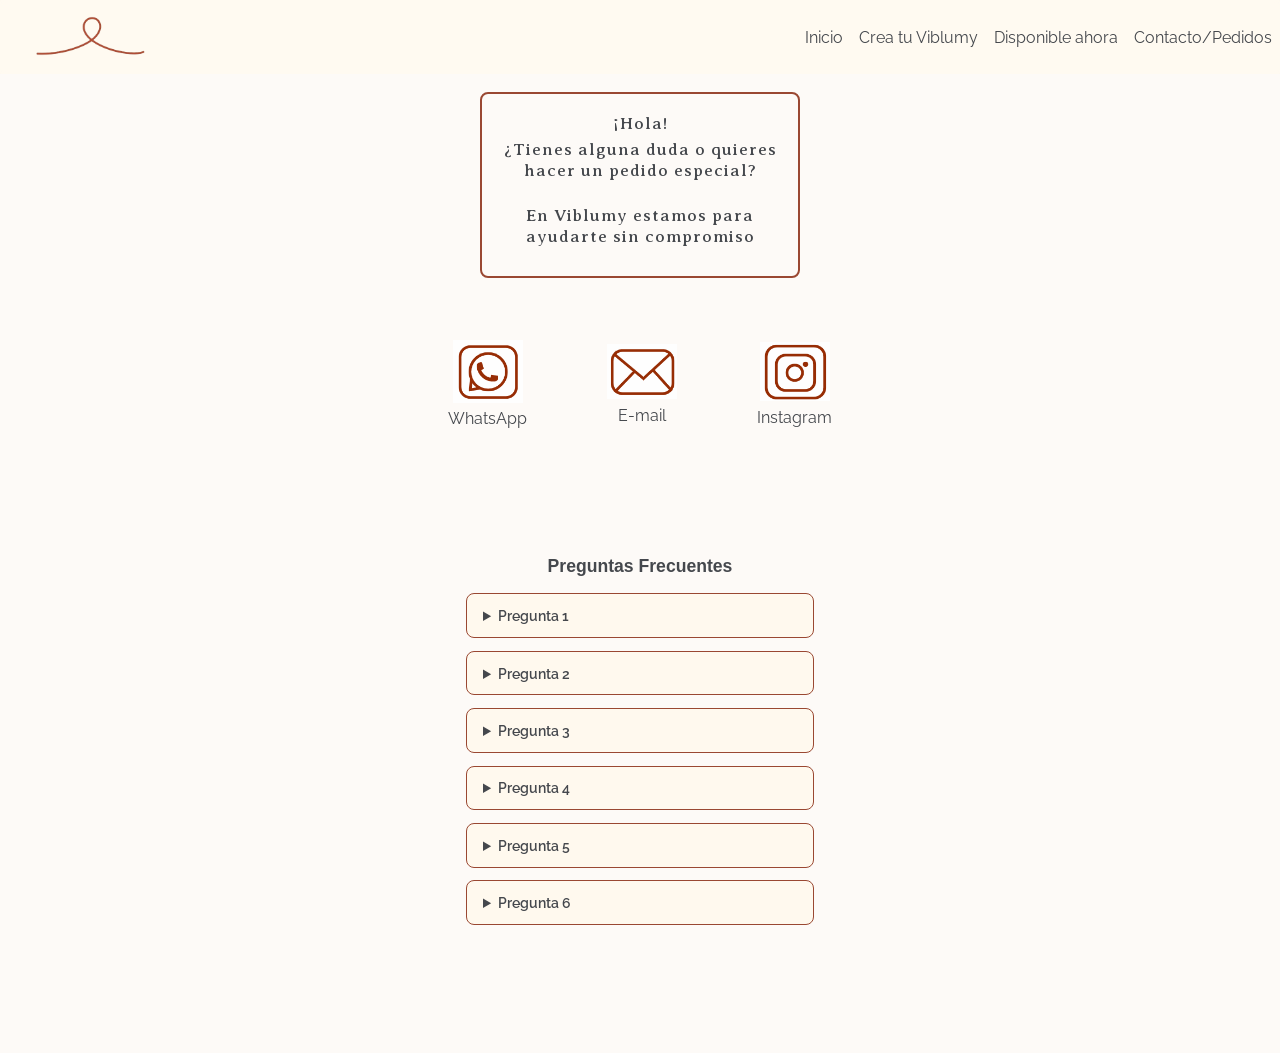
==== v_contact.html @ ad6a2ee5 "Add files via upload" ====
<!DOCTYPE html>
<html lang="en">

<head>
    <meta charset="UTF-8">
    <meta name="viewport" content="width=device-width, initial-scale=1.0">
    <title>Viblumy</title>
    <link rel="icon" href="images/viblumy_icon.ico">
    <link rel="stylesheet" href="https://cdn.jsdelivr.net/npm/bootstrap-icons@1.13.1/font/bootstrap-icons.min.css">
    <link rel="stylesheet" href="styles.css">
</head>

<body>
    <header>
        <img class="logo" src="./images/viblumy_icon.png" alt="Logo">
        <button id="abrir" class="abrir-menu"><i class="bi bi-list"></i></button>
        <nav class="nav" id="nav">
            <button class="cerrar-menu" id="cerrar"><i class="bi bi-x-circle"></i></button>
            <ul class="nav-list">
                <li><a href="index.html">Inicio</a></li>
                <li><a href="v_creaViblumy.html">Crea tu Viblumy</a></li>
                <li><a href="v_disponib.html">Disponible ahora</a></li>
                <li><a href="v_contact.html">Contacto/Pedidos</a></li>
            </ul>
        </nav>
    </header>
    <script src="script.js"></script>

    <section class="contact">
        <div class="caja-mensaje">
            <p class="txtc txt-contacto1">¡Hola!</p>
            <p class="txtc txt-contacto">¿Tienes alguna duda o quieres hacer un pedido especial?</p>
            <br>
            <p class="txtc txt-contacto">En Viblumy estamos para ayudarte sin compromiso</p>
        </div>
        <div class="contenedor-btns-contacto">
            <a href="https://web.whatsapp.com/" target="_blank" class="btn-contacto">
                <img src="images/whatsapp_icon.png" alt="WhatsApp Icono">
                <span class="url-contacto">WhatsApp</span>
            </a>
            <a href="https://web.whatsapp.com/" target="_blank" class="btn-contacto">
                <img src="images/email_icon.png" alt="Email Icono">
                <span class="url-contacto">E-mail</span>
            </a>
            <a href="https://web.whatsapp.com/" target="_blank" class="btn-contacto">
                <img src="images/instagram_icon.png" alt="Instagram Icono">
                <span class="url-contacto">Instagram</span>
            </a>
        </div>
    </section>

    <section class="seccion-faq">
        <h3>Preguntas Frecuentes</h3>
        <details class="faq-item">
            <summary>Pregunta 1</summary>
            <p>Respuesta 1</p>
        </details>
        <details class="faq-item">
            <summary>Pregunta 2</summary>
            <p>Respuesta 2</p>
        </details>
        <details class="faq-item">
            <summary>Pregunta 3</summary>
            <p>Respuesta 3</p>
        </details>
        <details class="faq-item">
            <summary>Pregunta 4</summary>
            <p>Respuesta 4</p>
        </details>
        <details class="faq-item">
            <summary>Pregunta 5</summary>
            <p>Respuesta 5</p>
        </details>
        <details class="faq-item">
            <summary>Pregunta 6</summary>
            <p>Respuesta 6</p>
        </details>
    </section>

</body>

</html>
---- styles.css ----
/*Elementos determinados 
Color Terracota: #9a4832
Color Beige: #fff9ee
Color Grafito: #45484d
*/

/*Tipografias*/
@font-face {
  font-family: 'Raleway';
  src: url(fonts/Raleway-Regular.ttf) format(truetype);
  font-weight: 400;
  font-style: normal;
}

@font-face {
  font-family: 'Raleway';
  src: url(fonts/Raleway-SemiBold.ttf) format(truetype);
  font-weight: 800;
  font-style: normal;
}

@font-face {
  font-family: 'Moonjelly';
  src: url(fonts/Moonjelly-Light.otf) format(truetype);
  font-weight: 400;
  font-style: normal;
}

@font-face {
  font-family: 'Moonjelly';
  src: url(fonts/Moonjelly-Bold.otf) format(truetype);
  font-weight: 700;
  font-style: normal;
}

@font-face {
  font-family: 'Alice', sans-serif;
  src: url(fonts/Arvo-Regular.ttf) format(truetype);
  font-weight: 400;
  font-style: normal;
}

@font-face {
  font-family: 'Yeseva', sans-serif;
  src: url(fonts/YesevaOne-Regular.ttf) format(truetype);
  font-weight: 400;
  font-style: normal;
}

@font-face {
  font-family: 'Mango', sans-serif;
  src: url(fonts/MangoCamise-Regular-BF6a6d9352645de.ttf) format(truetype);
  font-weight: 400;
  font-style: normal;
}

@font-face {
  font-family: 'Averia';
  src: url(fonts/AveriaSerifLibre-Regular.ttf) format(truetype);
  font-weight: 400;
  font-style: normal;
}

/* RESET Y REGLAS DE DESPLAZAMIENTO GENERAL */
* {
  margin: 0;
  padding: 0;
  box-sizing: border-box;
  font-family: 'Raleway', sans-serif;
  font-weight: 400;
}

html,
body {
  width: 100%;
  min-height: 100vh;
  overflow-x: hidden;
  /* Evita desplazamiento horizontal no deseado */
  overflow-y: auto;
  /* Asegura que el scroll vertical funcione siempre */
  background-color: #fdfaf7;
  color: #45484d;
  scroll-behavior: smooth;

}

body {
  margin: 0;
  padding-top: 60px;
  /* Evita que el header tape el inicio de la página */
}

/* HEADER */
header {
  display: flex;
  align-items: center;
  justify-content: space-between;
  padding: 0.5rem;

  /* 1. CAMBIO CLAVE: Cambiado a RGBA para darle 70% de opacidad (0.7) */
  background-color: rgba(255, 249, 238, 0.7);

  position: fixed;
  top: 0;
  left: 0;
  right: 0;
  width: 100%;
  z-index: 1000;

  backdrop-filter: blur(2.5px);
  -webkit-backdrop-filter: blur(2.5px);
}

.logo {
  max-width: 10rem;
}

.nav-list {
  list-style-type: none;
  display: flex;
  gap: 1rem;
}

.nav-list li a {
  text-decoration: none;
  color: #45484d;
}

.abrir-menu,
.cerrar-menu {
  display: none;
}

/* INICIO */
.hero-content {
  position: relative;
  width: 100%;
  /* 1. Definimos una altura responsiva para que siempre tenga espacio */
  min-height: 70vh;
  /* Ocupa el 70% de la altura de la pantalla del usuario */
  display: flex;
  justify-content: center;
  align-items: center;
  text-align: center;
  overflow: hidden;
  padding: 1rem;
}

.img-inicio {
  position: absolute;
  margin-top: 10px;
  top: 0;
  left: 0;
  width: 100%;
  height: 100%;
  /* Cubre todo el contenedor sin deformarse */
  object-fit: cover;
  object-position: center;
  z-index: 1;
  /* Fondo */
  background-image: linear-gradient(rgba(0, 0, 0, 0.4), rgba(0, 0, 0, 0.4)), url(images/HeroInicio.webp);
  background-position: center center;
  background-size: cover;
  background-repeat: no-repeat;
  min-height: 80vh;

}

.texto-hero {
  display: flex;
  flex-direction: column;
  justify-content: center;
  align-items: center;
  text-align: center;
  position: relative;
  z-index: 2;
  /* Asegura que el texto quede SIEMPRE sobre la imagen */
  max-width: 90%;
  /* Evita que el texto toque los bordes en celulares */
  padding: 10px 20px;
}

.logo-hero {
  max-width: 300px;
  height: auto;
  margin-bottom: 0;
  margin-top: -10px;
}

.viblumy-hero {
  font-family: 'Moonjelly';
  font-weight: 400;
  font-size: 50px;
  color: #9a4832;
  letter-spacing: 5px;
  margin-top: -15px;
  line-height: 1;
  margin-bottom: 20px;
  text-shadow: 1px 0 0 currentColor, -1px 0 0 currentColor;
}

.txt-inicio {
  font-family: 'Averia';
  font-weight: lighter;
  font-size: 20px;
  color: #45484d;
  letter-spacing: 1px;
  margin-bottom: 10px;
}

.boton-crear {
  background-color: #fff9ee;
  border: 2px solid #9a4832;
  border-radius: 15px;
  cursor: pointer;
  padding: 10px 20px;
  transition: background-color 0.3s ease, transform 0.3s ease;
}

.boton-crea {
  text-decoration: none;
  color: #45484d;
  font-family: 'Raleway', sans-serif;
  font-size: 17px;
  font-weight: bold;
}

.boton-crear:hover {
  background-color: #f5aa95;
  transform: scale(1.1);
}

.introduccion-viblumy {
  background-color: #ffffff;
  padding: 60px 20px; /* Espacio entrea arriba y abajo */
  text-align: center; /* Centra todo el texto */
}

.contenedor-texto {
   max-width: 700px;
   margin: 0 auto;
}

.filosofia {
  font-family: 'Raleway', sans-serif;
  font-size: 1.2rem;
  line-height: 1.6;
  color: #45484d;
}

.filosofia strong {
  font-weight: 800 !important;
}

.resalte {
  font-family: 'Gill Sans', sans-serif;
  font-size: 1.3rem;
  font-weight: bold;
  color: #9a4832;
  margin: 10px 0;
}

.accion {
  font-family: 'Raleway', sans-serif;
  font-size: 1.1rem;
  line-height: 1.6;
  color: #5a5a5a;
}

.lanzamiento-viblumy {
  background-color: #fff6ee;
  padding: 50px 20px; /* Espacio entrea arriba y abajo */
  text-align: center; /* Centra todo el texto */
}

.cont-lanzamiento-texto {
  max-width: 600px;
  margin: 0 auto;
  
  line-height: 1.6rem;
  color: #45484d;
}

.lanzamiento-viblumy h2 {
  font-family: 'Averia';
  color: #9a4832;
  font-weight: bold;
  margin-bottom: 15px;
  font-size: 1.5rem;
}

.lanzamiento-viblumy p {
  font-family: 'Raleway';
  font-size: 1.1rem;
  line-height: 1.5;
  color: #45484d;
}

.despedida {
  font-family: 'Raleway';
  margin-top: 15px;
  font-weight: bold;
}

.lema {
  font-family: 'Raleway';
  margin-top: 25px;
  font-style: italic;
  color: #8a8a8a;
  letter-spacing: 1px;
}

.lema strong {
  font-family: 'Moonjelly';
  font-weight: 800 !important;
  font-size: bold;
}



/* CREA TU VIBLUMY - INICIO */
.catalogo-crear {
  display: flex;
  flex-wrap: wrap;
  gap: 0.8rem;
  margin-top: 0.8rem;
}

.contenedor-crear {
  margin-top: 20px;
}

.title-cat {
  text-align: center;
  position: relative;
  flex-direction: column;
  padding: 0.5rem;
  margin-top: 10px;
  margin-bottom: 20px;
  font-family: 'Mango';
  font-weight: bold;
  font-size: 40px;
  color: #45484d;
  letter-spacing: 4px;
}

.subt-cat {
  text-align: left;
  position: relative;
  flex-direction: column;
  padding: 3rem;
  margin-top: -40px;
  font-family: 'Yeseva';
  font-weight: bold;
  font-size: 25px;
  color: #45484d;
  letter-spacing: 3px;
}

.btn {
  text-align: center;
  margin-top: -30px;
  margin-bottom: 50px;
  display: inline-flex;
  align-items: center;
  justify-content: center;
  min-width: 380px;
  height: 100px;
  background-color: #fff9ee;
  border: 2px solid #9a4832;
  border-radius: 15px;
  cursor: pointer;
  padding: 10px 20px;
  transition: background-color 0.3s ease, transform 0.3s ease;
  text-decoration: none;
  color: #45484d;
  font-family: 'Raleway', sans-serif;
  font-size: 17px;
  font-weight: bold;
}

.boton-pulseras-charm {
  margin-left: 150px;
  margin-right: 10px;
}

.boton-pulseras-charm:hover {
  background-color: #f5aa95;
}

.boton-colgantes-charm {
  margin-right: 40px;
  margin-left: 10px;
}

.boton-colgantes-charm:hover {
  background-color: #f5aa95;
}

.boton-pulseras-chaqui {
  margin-left: 150px;
  margin-right: 10px;
}

.boton-pulseras-chaqui:hover {
  background-color: #f5aa95;
}

.boton-colgantes-chaqui {
  margin-right: 40px;
  margin-left: 10px;
}

.boton-colgantes-chaqui:hover {
  background-color: #f5aa95;
}

/* DISPONIBLE AHORA */
.catalogo-grid {
  display: grid;
  grid-template-columns: repeat(auto-fit, minmax(160px, 1fr));
  gap: 1.5rem;
  padding: 1rem;
  max-width: 900px;
  margin: 0 auto;
}

.tarjeta-producto {
  background-color: #fff9ee;
  border: 1px solid #9a4832;
  border-radius: 12px;
  overflow: hidden;
  display: flex;
  flex-direction: column;
  justify-content: space-between;
}

.producto-img {
  width: 100%;
  aspect-ratio: 1 / 1;
  object-fit: cover;
}

.producto-info {
  padding: 0.8rem;
  text-align: center;
}

.producto-titulo {
  font-family: 'Raleway', sans-serif;
  font-size: 0.95rem;
  color: #45484d;
  margin-bottom: 0.4rem;
}

.producto-precio {
  font-family: 'Raleway', sans-serif;
  font-weight: bold;
  color: #9a4832;
  margin-bottom: 0.8rem;
}

.btn-comprar {
  display: block;
  background-color: #9a4832;
  color: #fff9ee;
  padding: 0.5rem;
  border-radius: 8px;
  font-family: 'Raleway', sans-serif;
  font-size: 0.85rem;
  font-weight: bold;
  border: none;
  cursor: pointer;
}

.filtros-disponible {
  display: flex;
  justify-content: center;
  gap: 12px;
  margin: 20px 0;
  flex-wrap: wrap;
}

.btn-filtro-da {
  display: inline-flex;
  background-color: transparent;
  color: #45484d;
  border: 2px solid #45484d;
  border-radius: 20px;
  padding: 8px 18px;
  font-size: 14px;
  font-weight: 600;
  font-family: 'Raleway', sans-serif;
  cursor: pointer;
  transition: all 0.3s ease;
}

.btn-filtro-da:hover,
.btn-filtro-da.activa {
  border-color: #9a4832;
}

/* CONTACTO/PEDIDOS */
.caja-mensaje {
  position: relative;
  border: 2px solid #9a4832;
  background-color: transparent;
  border-radius: 8px;
  padding: 1.5rem 1rem;
  text-align: center;
  max-width: 320px;
  margin: 2rem auto;
}

.caja-mensaje::before {
  content: "";
  position: absolute;
  top: -12px;
  left: -12px;
  width: 100%;
  height: 100%;
  border: 3px solid #9a4832;
  border-radius: 8px;
  z-index: -1;
}

.txtc {
  font-family: 'Averia', sans-serif;
  font-weight: 400;
  font-size: 17px;
  color: #45484d;
  letter-spacing: 1px;
  margin-top: 0px;
  margin-bottom: 5px;
  align-items: center;
}

.txt-contacto1 {
  margin-top: -5px;
}

.contenedor-btns-contacto {
  display: flex;
  justify-content: center;
  gap: 5rem;
  align-items: center;
}

.btn-contacto {
  margin-top: 30px;
  display: flex;
  flex-direction: column;
  align-items: center;
  gap: 0.4rem;
  text-decoration: none;
  color: #45484d;
  cursor: pointer;
}

.btn-contacto img {
  width: 70px;
  height: auto;
}

/* Sección FAQ CONTACTO/PEDIDOS */
.seccion-faq {
  max-width: 380px;
  margin: 8rem auto;
  padding: 0 1rem;
}

.seccion-faq h3 {
  color: #45484d;
  font-family: 'Alice', sans-serif;
  font-weight: bold;
  font-size: 1.1rem;
  text-align: center;
  margin-bottom: 1rem;
}

.faq-item {
  background-color: #fff9ee;
  border: 1px solid #9a4832;
  border-radius: 8px;
  margin-bottom: 0.8rem;
  padding: 0.8rem 1rem;
  cursor: pointer;
  transition: all 0.2s ease;
}

.faq-item summary {
  font-family: 'Raleway', sans-serif;
  font-weight: bold;
  color: #45484d;
  font-size: 0.9rem;
  outline: none;
}

.faq-item p {
  margin-top: 0.6rem;
  font-family: 'Raleway', sans-serif;
  font-weight: 400;
  font-size: 0.8rem;
  color: #45484d;
  line-height: 1.4;
}

/* ESTRUCTURA PRINCIPAL DEL PERSONALIZADOR (2 COLUMNAS) */
.personalizador-wrapper {
  display: flex;
  flex-wrap: wrap;
  max-width: 1100px;
  margin: 2rem auto;
  gap: 1.5rem;
  padding: 1rem;
}

.lienzo-seccion {
  flex: 1;
  min-width: 320px;
  display: flex;
  flex-direction: column;
  align-items: center;
  position: relative;
}

.titulo-lienzo {
  font-size: 1.5rem;
  color: #9a4832;
  margin-top: -20px;
  margin-bottom: 2rem;
}

.panel-seccion {
  flex: 1;
  min-width: 320px;
  background: #ffffff;
  padding: 1.5rem;
  border-radius: 12px;
  border: 1px solid #eee;
  box-shadow: 0 4px 12px rgba(0, 0, 0, 0.03);
}

.subtitulo-seccion {
  font-size: 1.1rem;
  color: #45484d;
  margin-bottom: 0.8rem;
}

.bloque-opcion {
  margin-bottom: 1.5rem;
}

/* LIENZO Y BOTONES */
.lienzo-contenedor {
  position: relative;
  width: 100%;
  max-width: 400px;
  height: 400px;
  margin: 1rem auto;
  display: flex;
  justify-content: center;
  align-items: center;
}

.btn-cant {
  text-align: center;
  align-items: center;
  justify-content: center;
  background-color: #fff9ee;
  color: #45484d;
  font-family: 'Raleway', sans-serif;
  font-size: 17px;
  font-weight: bold;
  display: inline-flex;
  border-radius: 25px;
  padding: 0.2rem 0.4rem;
  margin-top: 8px;
  border: 2px solid #9a4832;
  cursor: pointer;
  transition: background-color 0.3s ease, transform 0.3s ease;
}

.btn-cant:hover {
  color: #ffffff;
  background-color: #9a4832;
}

/* SELECCIÓN DE CADENAS Y CATALOGO DE DIJES */
.pulsera-grid,
.charm-grid {
  display: flex;
  flex-wrap: wrap;
  gap: 0.8rem;
  margin-top: 0.8rem;
}

.tarjeta-pulsera,
.tarjeta-charm {
  border: 2px solid #eee;
  border-radius: 8px;
  padding: 0.5rem;
  text-align: center;
  cursor: pointer;
  background: #fff;
  transition: border-color 0.2s ease;
  margin-bottom: 1rem;
}

.tarjeta-charm {
  display: flex;
  flex-direction: column;
  align-items: center;
  justify-content: space-between;
}

.tarjeta-pulsera:hover,
.tarjeta-charm:hover {
  border-color: #d4af37;
}

.tarjeta-pulsera.activa {
  border-color: #9a4832;
  background-color: #fdfaf7;
}

.tarjeta-pulsera img,
.tarjeta-charm img {
  width: 60px;
  height: 60px;
  object-fit: contain;
}

.nombre {
  font-size: 0.85rem;
  font-weight: 600;
  margin-top: 0.3rem;
}

.precio {
  font-size: 0.8rem;
  color: #777;
}

/* CATEGORÍAS Y SUBCATEGORÍAS */
.filtros-contenedor {
  display: flex;
  flex-direction: column;
  gap: 0.8rem;
  margin-top: 0.5rem;
}

.pestañas-categorias

/*,
.pestañas-subcategorias*/
  {
  display: flex;
  flex-wrap: wrap;
  gap: 0.5rem;
}

.btn-cat {
  border: 1px solid #9a4832;
  background: transparent;
  color: #9a4832;
  padding: 0.4rem 0.8rem;
  border-radius: 20px;
  cursor: pointer;
  font-size: 0.85rem;
  transition: all 0.2s ease;
}

.btn-cat.activa {
  background: #9a4832;
  color: #ffffff;
}

/*.btn-subcat {
  border: 1px solid #ccc;
  background: #f8f8f8;
  color: #555;
  padding: 0.3rem 0.7rem;
  border-radius: 15px;
  cursor: pointer;
  font-size: 0.8rem;
  transition: all 0.2s ease;
}

.btn-subcat.activa {
  background: #d4af37;
  color: #ffffff;
  border-color: #d4af37;
}*/

/* TICKET FLOTANTE */
.ticket-flotante {
  position: fixed;
  bottom: 15px;
  right: 15px;
  width: 90%;
  max-width: 320px;
  z-index: 999;
}

.ticket-contenido {
  color: #45484d;
  padding: 18px 16px;
  border-radius: 20px;
  background-color: rgba(253, 248, 245, 0.85);
  backdrop-filter: blur(12px);
  -webkit-backdrop-filter: blur(12px);
  border: 3px solid rgba(154, 72, 50, 0.2);
  position: relative;
}

.ticket-contenido:before {
  position: absolute;
  top: -12px;
  /* Sintaxis corregida */
  left: 50%;
  transform: translateX(-50%);
  background-color: #9a4832;
  color: #ffffff;
  font-size: 0.75rem;
  font-weight: bold;
  letter-spacing: 1px;
  padding: 3px 14px;
  border-radius: 12px;
  box-shadow: 0 2px 5px rgba(0, 0, 0, .2);
}

.ticket-contenido h3 {
  margin: 0 0 10px 0;
  font-size: 1rem;
}

#lista-pedido p {
  margin: 4px 0;
  font-size: 0.9rem;
  color: #45484d;
}

.ticket-total {
  margin: 12px 0;
  font-size: 1.1rem;
}

.btn-finalizar {
  width: 100%;
  background-color: #9a4832;
  color: white;
  border: none;
  padding: 12px;
  border-radius: 8px;
  font-size: 1rem;
  font-weight: bold;
  cursor: pointer;
}

/* ACOMODO */
.acomodo-grid {
  display: grid;
  grid-template-columns: repeat(auto-fit, minmax(130px, 1fr));
  gap: 12px;
  margin-top: 10px;
}

.tarjeta-acomodo {
  border: 2px solid #e0e0e0;
  border-radius: 12px;
  padding: 12px;
  text-align: center;
  cursor: pointer;
  transition: all 0.2s ease;
  background-color: #ffffff;
}

.tarjeta-acomodo.activa {
  border-color: #cf7c5d;
  background-color: #fdf8f5;
}

.icono-acomodo {
  font-size: 1.5rem;
  display: block;
  margin-bottom: 5px;
}

.tarjeta-acomodo h4 {
  margin: 4px 0;
  font-size: 0.95rem;
}

.tarjeta-acomodo p {
  font-size: 0.75rem;
  color: #666;
  margin: 0;
}

/* SELECCIÓN Y MUESTRA DE COLOR EN CHAQUIRAS */
.colores-grid {
  display: grid;
  grid-template-columns: repeat(2, 1fr);
  gap: 15px;
}

.ninguno {
  font-family: 'Raleway', sans-serif;
  font-weight: 400;
  font-size: 15px;
  color: #45484d;
  align-items: center;
  gap: 6px;
  display: inline-block;
  vertical-align: middle;
  margin-top: 0.5rem;
  margin-bottom: 0.5rem;
}

.colores {
  display: flex;
  font-family: 'Raleway', sans-serif;
  font-weight: 400;
  font-size: 15px;
  color: #45484d;
  align-items: center;
  margin-top: 0.5rem;
  margin-bottom: 0.5rem;
  cursor: pointer;
}

.muestra-color {
  display: inline-block;
  width: 20px;
  height: 20px;
  border-radius: 50%;
  border: 1px solid #45484d;
  margin: 0 6px;
  transition: transform 0.2s ease, border-color 0.2s ease, box-shadow 0.2s ease;
}

/* ANIMACIÓN: El círculo de chaquira crece y resalta al seleccionarse */
.colores input[type="radio"]:checked+.muestra-color {
  transform: scale(1.25);
  border: 2px solid #9a4832;
  box-shadow: 0 0 6px rgba(154, 72, 50, 0.4);
}

/*Marquesina texto Envios*/
.marquesina {
  background-color: rgba(154, 72, 50, 0.878);
  margin-top: 10px;
  text-align: center;
  color: #fff;
  overflow: hidden;
  white-space: nowrap;
  padding: 5px 0;
}

/* AJUSTES RESPONSIVOS (MÓVIL) */
@media screen and (max-width: 550px) {

  .abrir-menu,
  .cerrar-menu {
    display: block;
    border: 0;
    font-size: 1.25rem;
    background-color: transparent;
    color: #45484d;
    cursor: pointer;
  }

  .nav {
    opacity: 0;
    visibility: hidden;
    display: flex;
    flex-direction: column;
    align-items: flex-end;
    gap: 1rem;

    /* Posicionamiento que fuerza ocupar la pantalla completa del teléfono */
    position: fixed;
    top: 0;
    left: auto;
    right: 0;
    bottom: 0;

    width: 190px;
    max-width: 200px;
    height: 100vh;
    height: 100dvh;

    background-color: #fff9ee;
    padding: 2rem;
    box-shadow: 0 0 0 100vmax rgba(0, 0, 0, .5);
    z-index: 20000;
    overflow-y: auto;

    transition: opacity 0.3s ease, visibility 0.3s ease;
  }

  .nav.visible {
    opacity: 1;
    visibility: visible;
  }

  .nav-list {
    flex-direction: column;
    align-items: flex-end;
  }

  .nav-list li a {
    color: #45484d;
  }

  .logo-hero {
    margin-bottom: 0;
    margin-top: 30px;
  }

  .contenedor-btns-contacto {
    gap: 2.5rem;
  }

  .title-cat {
    margin-bottom: 10px;
  }

  /*.subt-cat {
    margin-bottom: -30px;
  }*/

  .btn {
    display: flex;
    text-align: center;
    align-items: center;
    justify-content: center;
    margin-top: 15px;
    margin-bottom: 20px;
    margin-left: auto;
    margin-right: auto;
    min-width: unset;
    width: 90%;
    max-width: 200px;
  }
}
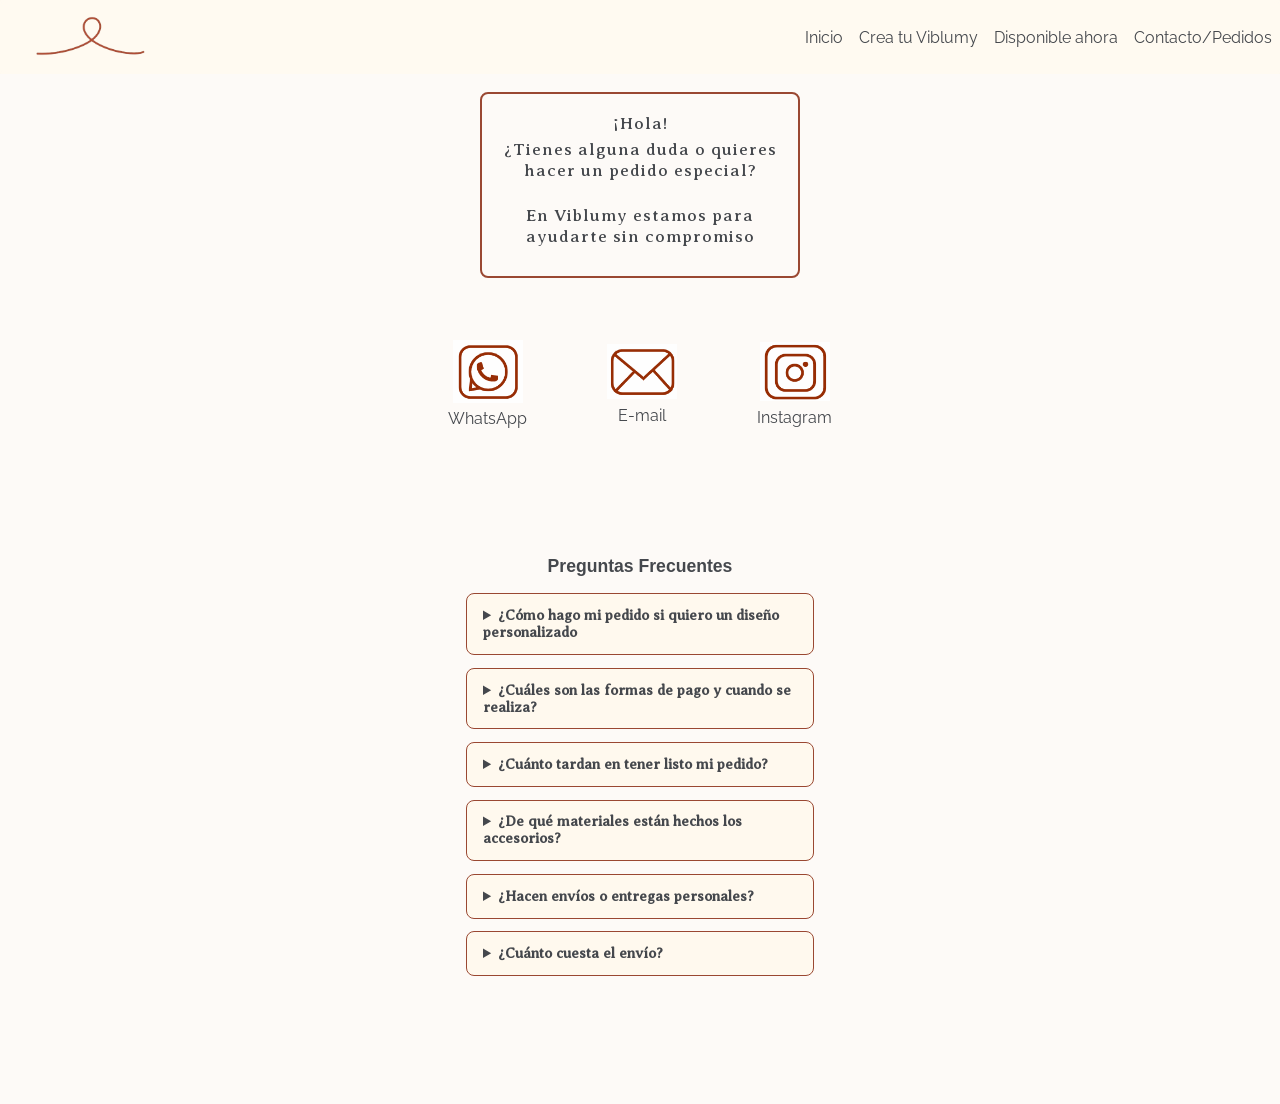
==== commit 975b9e46: "Add files via upload" ====
--- a/v_contact.html
+++ b/v_contact.html
@@ -52,28 +52,105 @@
     <section class="seccion-faq">
         <h3>Preguntas Frecuentes</h3>
         <details class="faq-item">
-            <summary>Pregunta 1</summary>
-            <p>Respuesta 1</p>
+            <summary>¿Cómo hago mi pedido si quiero un diseño personalizado</summary>
+            <p>¡Es súper fácil y tienes dos opciones dependiendo de lo que busques!</p>
+            <li>
+                <strong>Diseñando en nuestra web: </strong>
+            </li>
+            <p>Entra a la sección <strong>"Crea tu Viblumy"</strong> y selecciona el accesorio que deseas, después elige
+                las piezas,
+                dijes y elementos decorativos que más te gusten.
+                Cuando termines, solo presiona el botón <strong>"Finalizar mi pedido por Whatsapp"</strong>. Tu diseño
+                nos llegará de forma automática para ponernos de acuerdo contigo. 🙌</p>
+            <li>
+                <strong>Con una idea propia o referencia: </strong>
+            </li>
+            <p>Si deseas un accesorio diferente o tienes una foto de referencia de algo que te encantó, escribenos
+                directamente por <strong>Whatsapp</strong> o <strong>Instagram</strong>.
+                Cuéntanos tu idea para confirmar si podemos hacerla y darte una cotización a tu medida. ⭐​</p>
+
         </details>
         <details class="faq-item">
-            <summary>Pregunta 2</summary>
-            <p>Respuesta 2</p>
+            <summary>¿Cuáles son las formas de pago y cuando se realiza?</summary>
+            <p>Una vez que recibimos tu diseño o idea por mensaje, <strong>revisamos nuestro inventario para confirmarte
+                    la
+                    existencia de todas tus piezas</strong> y darte tu total exacto.</p>
+            <p>Si todo está listo, te compartiremos nuestros datos bancarios para realizar el pago mediante
+                <strong>transferencia electrónica</strong>.
+                En cuanto nos envíes tu comprobante, comenzaremos a armar tu accesorio con mucho cariño. 💗​</p>
+
         </details>
         <details class="faq-item">
-            <summary>Pregunta 3</summary>
-            <p>Respuesta 3</p>
+            <summary>¿Cuánto tardan en tener listo mi pedido?</summary>
+            <ul>
+                <li><strong>Diseños personalizados:</strong> </li>
+                <p>Nos toma de <strong>1 a 2 días hábiles</strong> armar tu accesorio con mucho cuidado antes de que
+                    salga a su destino. De igual manera, te mantendremos
+                    al tanto de cada paso: te informaremos cuando tu pieza esté terminada y empacada, cuando esté lista
+                    para salir y en el momento exacto en que haya sido enviada.</p>
+                <li><strong>Diseños listos para enviar:</strong> </li>
+                <p>Si eliges una pieza de nuestra colección inmediata, te avisaremos en cada paso del proceso: cuando
+                    esté
+                    lista para salir y en el momento exacto en que sea enviada.</p>
+                <li><strong>Tiempos de envío:</strong> </li>
+                <p>Una vez en paquetería, tu pedido tardará entre 2 y 5 días hábiles en llegar a tu puerta. 🚪</p>
+            </ul>
+
         </details>
         <details class="faq-item">
-            <summary>Pregunta 4</summary>
-            <p>Respuesta 4</p>
+            <summary>¿De qué materiales están hechos los accesorios?</summary>
+            <p>En <strong>Viblumy</strong> tu confianza es lo primero, por eso seleccionamos materiales duraderos y de
+                alta calidad.
+                Para nuestras piezas de acero inoxidable manejamos las clasificaciones <strong>304 y 316</strong>
+                (altamente
+                resistentes).</p>
+            <p>En cuanto a nuestras cuentas, chaquiras y elementos decorativos, cuidamos minuciosamente su calidad para
+                asegurar que tus accesorios mantengan su brillo y color por mucho más tiempo. ✨​</p>
+
+
         </details>
         <details class="faq-item">
-            <summary>Pregunta 5</summary>
-            <p>Respuesta 5</p>
+            <summary>¿Hacen envíos o entregas personales?</summary>
+            <p>¡Llegamos a donde estés!</p>
+            <ul>
+                <li><strong>Envíos a todo México:</strong> </li>
+                <p>Hacemos envíos nacionales de forma segura a cualquier estado de la república. Al confirmar tu pedido,
+                    te
+                    solicitaremos tus datos para cotizar y programar tu envío. 🚚​</p>
+                <li><strong>¿Eres de Autlán de Navarro, Cihuatlán o Melaque?</strong>
+                    <p>¡Por favor, <strong>haznos saber de cuál de estos tres lugares nos escribes</strong> al momento
+                        de levantar tu pedido por
+                        Whatsapp o Instagram!</p>
+                    <ul>
+                        <li><strong>Si estamos en tu mismo municipio esa semana:</strong> </li>
+                        <p>Podremos coordinar una entrega sin costo en un punto medio, o enviártelo a tu puerta con un
+                            <strong>repartidor
+                                local por una tarifa muy accesible</strong>. 🛵​</p>
+                        <li><strong>Si nos encontramos en un municipio diferente (por ejemplo, en vacaciones):</strong>
+                        </li>
+                        <p>¡No te preocupes! De igual manera te haremos llegar tu pedido directo a tu domicilio, pero
+                            utilizando
+                            el servicio de <strong>paquetería</strong>. 📦</p>
+                </li>
+            </ul>
+            </ul>
+
         </details>
         <details class="faq-item">
-            <summary>Pregunta 6</summary>
-            <p>Respuesta 6</p>
+            <summary>¿Cuánto cuesta el envío?</summary>
+            <p>El costo dependerá del tipo de entrega que elijas según nuestra ubicación de la semana:</p>
+            <ul>
+                <li><strong>Reparto local (Autlán, Cihuatlán o Melaque)</strong></li>
+                <p>Si nos encontramos en tu mismo municipio, el envío a domicilio con nuestro repartidor tiene una
+                    tarifa fija muy accesible (por ejemplo, entre <strong>$30 y $50 pesos</strong>, dependiendo de la
+                    zona).</p>
+                <li><strong>Envíos nacionales:</strong> </li>
+                <p>Si tu pedido se envía a otro municipio de la república o nos encontramos en un municipio diferente al
+                    tuyo, el envío se realiza por paquetería tradicional. Al momento de escribirnos, te daremos la
+                    cotización exacta según tu código postal.</p>
+            </ul>
+            <p>Recuerda que si prefieres la entrega en un punto medio céntrico o pasar a recogerlo, ¡es totalmente gratis!</p>
+
         </details>
     </section>
 
--- a/styles.css
+++ b/styles.css
@@ -316,7 +316,79 @@
   font-size: bold;
 }
 
-
+.titulo-portafolio {
+  text-align: center;
+  position: relative;
+  flex-direction: column;
+  padding: 60px 20px;
+  margin-top: 50px;
+  margin-bottom: 10px;
+  font-family: 'Mango';
+  font-weight: 800;
+  font-size: 1.6rem;
+  color: #45484d;
+  padding: 1rem;
+  gap: 1.5rem;
+}
+
+.portafolio-inicio-grid {
+  display: grid;
+  grid-template-columns: repeat(auto-fit, minmax(160px, 1fr));
+  gap: 1.5rem;
+  padding: 1rem;
+  max-width: 900px;
+  margin: 0 auto;
+}
+
+.imagen-portafolio {
+  margin-top: -10px;
+  margin-bottom: 50px;
+  background-color: #fff9ee;
+  border: 1px solid #9a4832;
+  border-radius: 12px;
+  overflow: hidden;
+  display: flex;
+  flex-direction: column;
+  justify-content: space-between;
+}
+
+.portafolio-img {
+  width: 100%;
+  aspect-ratio: 1 / 1;
+  object-fit: cover;
+}
+
+/*.btn-comprar {
+  display: block;
+  background-color: #9a4832;
+  color: #fff9ee;
+  padding: 0.5rem;
+  border-radius: 8px;
+  font-family: 'Raleway', sans-serif;
+  font-size: 0.85rem;
+  font-weight: bold;
+  border: none;
+  cursor: pointer;
+}
+
+.btn-filtro-da {
+  display: inline-flex;
+  background-color: transparent;
+  color: #45484d;
+  border: 2px solid #45484d;
+  border-radius: 20px;
+  padding: 8px 18px;
+  font-size: 14px;
+  font-weight: 600;
+  font-family: 'Raleway', sans-serif;
+  cursor: pointer;
+  transition: all 0.3s ease;
+}
+
+.btn-filtro-da:hover,
+.btn-filtro-da.activa {
+  border-color: #9a4832;
+}*/
 
 /* CREA TU VIBLUMY - INICIO */
 .catalogo-crear {
@@ -589,21 +661,33 @@
 }
 
 .faq-item summary {
-  font-family: 'Raleway', sans-serif;
+  font-family: 'Averia', sans-serif;
   font-weight: bold;
   color: #45484d;
   font-size: 0.9rem;
   outline: none;
 }
 
-.faq-item p {
-  margin-top: 0.6rem;
+.faq-item p{
+  margin-top: 0.2rem;
   font-family: 'Raleway', sans-serif;
   font-weight: 400;
   font-size: 0.8rem;
   color: #45484d;
   line-height: 1.4;
 }
+
+.faq-item strong {
+  font-weight: 800;
+}
+
+.faq-item li {
+  margin-top: 0.4rem;
+  font-family: 'Raleway', sans-serif;
+  font-weight: 400;
+  font-size: 0.8rem;
+}
+
 
 /* ESTRUCTURA PRINCIPAL DEL PERSONALIZADOR (2 COLUMNAS) */
 .personalizador-wrapper {
